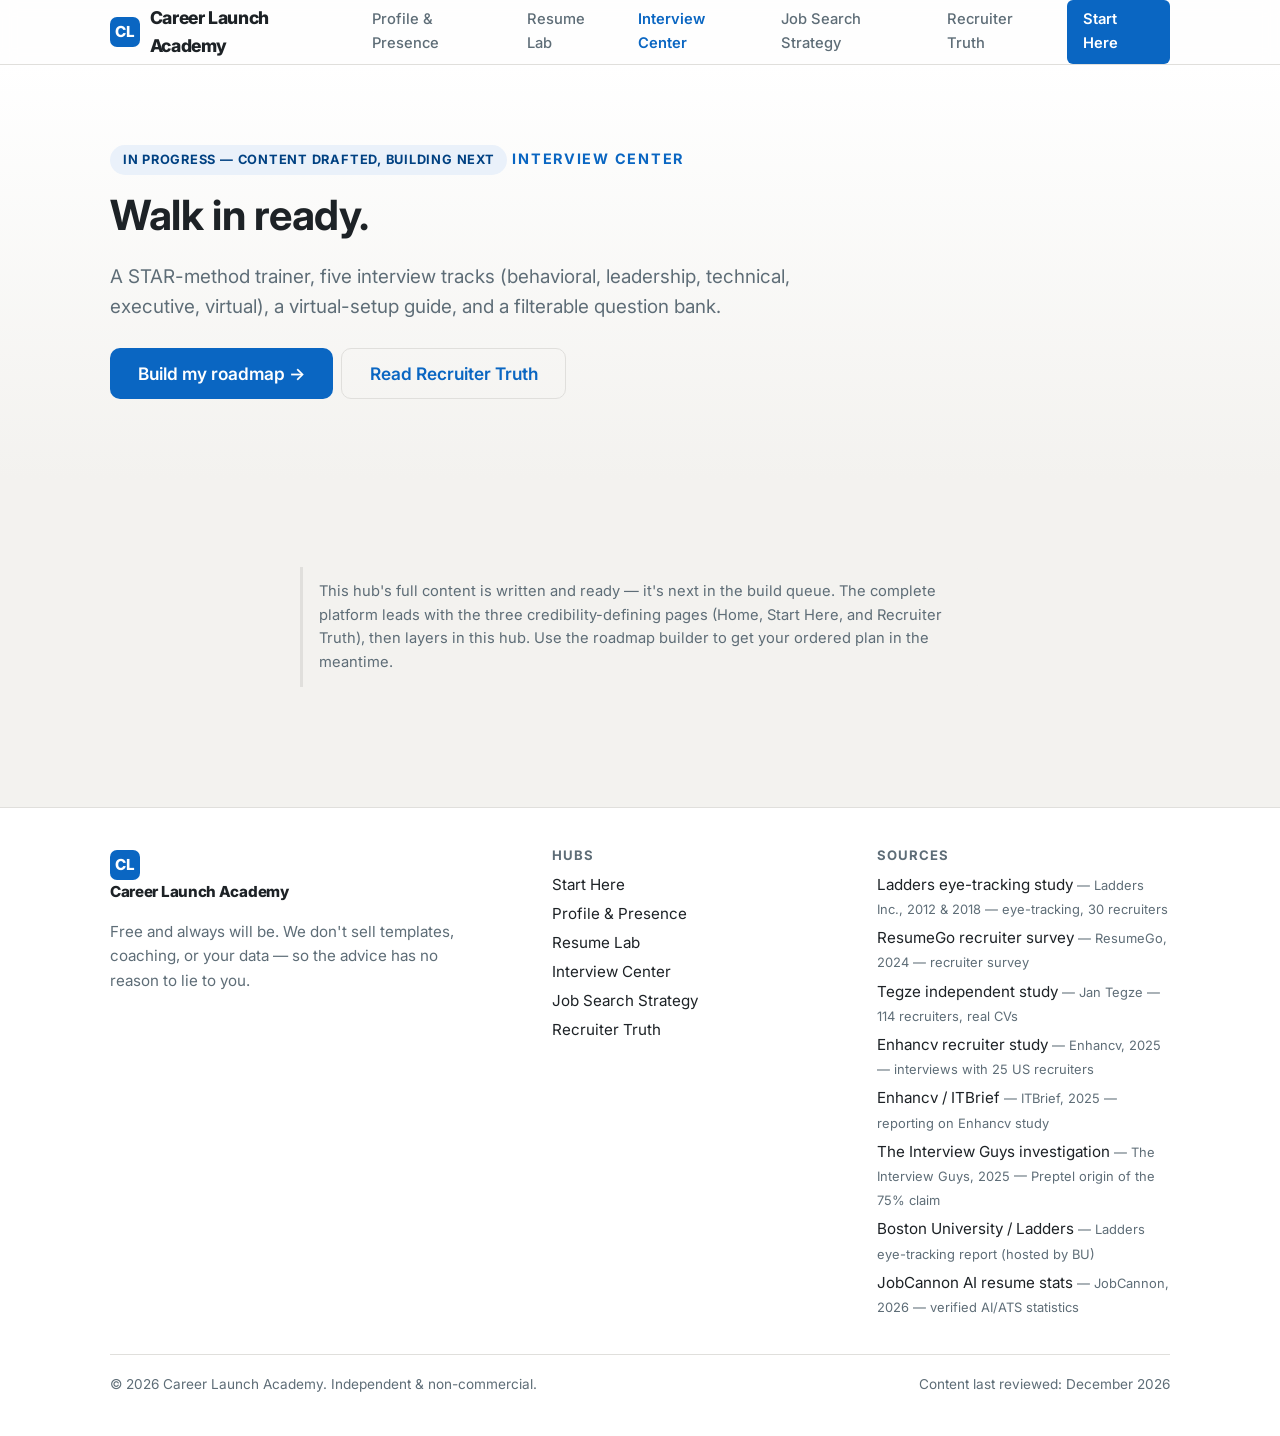
==== interview.html @ 6f871da8 "Add files via upload" ====
<!DOCTYPE html>
<html lang="en">
<head>
<meta charset="UTF-8">
<meta name="viewport" content="width=device-width, initial-scale=1">
<title>Interview Center | Career Launch Academy</title>
<meta name="description" content="A STAR-method trainer, five interview tracks (behavioral, leadership, technical, executive, virtual), a virtual-setup guide, and a filterable question bank.">
<link rel="preconnect" href="https://fonts.googleapis.com">
<link rel="preconnect" href="https://fonts.gstatic.com" crossorigin>
<link href="https://fonts.googleapis.com/css2?family=Inter:wght@400;500;600;700;800&display=swap" rel="stylesheet">
<link rel="stylesheet" href="styles.css">
<style>
  .stub-hero { background:linear-gradient(180deg,#fff,var(--canvas)); color:var(--ink); padding-block: clamp(3rem,7vw,5rem); }
  .stub-hero h1 { font-size: var(--fs-h1); color:var(--ink); max-width:20ch; }
  .stub-hero .lede { color:var(--ink-muted); }
  .stub-badge { display:inline-block; font-size:.8rem; font-weight:700; letter-spacing:.06em; text-transform:uppercase; padding:.3rem .8rem; border-radius:100px; margin-bottom:1rem; background:#EAF1FA; color:var(--primary-dark); }
</style>
</head>
<body>
<a class="skip" href="#main">Skip to content</a>
<header class="nav">
  <div class="nav__inner">
    <a class="brand" href="index.html"><span class="brand__mark">CL</span>Career Launch Academy</a>
    <button class="nav__toggle" aria-label="Open menu" aria-expanded="false" aria-controls="navlinks">☰</button>
    <nav class="nav__links" id="navlinks" aria-label="Primary">
      <a href="profile.html">Profile &amp; Presence</a>
      <a href="resume.html">Resume Lab</a>
      <a href="interview.html" aria-current="page">Interview Center</a>
      <a href="strategy.html">Job Search Strategy</a>
      <a href="truth.html">Recruiter Truth</a>
      <a class="nav__cta" href="start.html">Start Here</a>
    </nav>
  </div>
</header>
<main id="main">
  <section class="stub-hero">
    <div class="wrap" data-reveal>
      <span class="stub-badge">In progress — content drafted, building next</span>
      <span class="eyebrow">Interview Center</span>
      <h1>Walk in ready.</h1>
      <p class="lede">A STAR-method trainer, five interview tracks (behavioral, leadership, technical, executive, virtual), a virtual-setup guide, and a filterable question bank.</p>
      <div class="pill-row" style="margin-top:1.6rem">
        <a class="btn btn--primary btn--lg" href="start.html">Build my roadmap →</a>
        <a class="btn btn--ghost btn--lg" href="truth.html">Read Recruiter Truth</a>
      </div>
    </div>
  </section>
  <section class="section">
    <div class="wrap" style="max-width:760px" data-reveal>
      <div class="note">This hub's full content is written and ready — it's next in the build queue. The complete platform leads with the three credibility-defining pages (Home, Start Here, and Recruiter Truth), then layers in this hub. Use the roadmap builder to get your ordered plan in the meantime.</div>
    </div>
  </section>
</main>
<footer class="footer">
  <div class="wrap">
    <div class="footer__grid">
      <div>
        <a class="brand" href="index.html" style="margin-bottom:.8rem"><span class="brand__mark">CL</span>Career Launch Academy</a>
        <p class="footer__mission">Free and always will be. We don't sell templates, coaching, or your data — so the advice has no reason to lie to you.</p>
      </div>
      <div>
        <h4>Hubs</h4>
        <a href="start.html">Start Here</a>
        <a href="profile.html">Profile &amp; Presence</a>
        <a href="resume.html">Resume Lab</a>
        <a href="interview.html">Interview Center</a>
        <a href="strategy.html">Job Search Strategy</a>
        <a href="truth.html">Recruiter Truth</a>
      </div>
      <div>
        <h4>Sources</h4>
        <div data-sources></div>
      </div>
    </div>
    <div class="footer__legal">
      <span>© <span data-year></span> Career Launch Academy. Independent &amp; non-commercial.</span>
      <span>Content last reviewed: <span data-reviewed></span></span>
    </div>
  </div>
</footer>
<script src="app.js"></script>
</body>
</html>
---- styles.css ----
/* ============================================================
   Career Launch Academy — shared stylesheet
   Two visual worlds:
   - World A: professional-blue base (Home, Start, Truth, Resume, Interview, Strategy)
   - World B: dark charcoal/scarlet studio (Profile & Presence) — see profile.css
   ============================================================ */

:root {
  /* World A — professional blue base */
  --primary:        #0A66C2;
  --primary-dark:   #004182;
  --surface:        #FFFFFF;
  --canvas:         #F3F2EF;
  --border:         #E0DFDC;
  --ink:            #1D2226;
  --ink-muted:      #5E6D77;
  --success:        #057642;
  --success-bg:     #EAF5EF;
  --warning:        #B24020;
  --warning-bg:     #FBEEEA;

  /* shared scarlet accent used for "truth" highlights on the light base */
  --scarlet:        #D72638;
  --scarlet-dim:    #9E1B28;

  /* type scale */
  --fs-hero:   clamp(2.2rem, 5vw, 3.6rem);
  --fs-h1:     clamp(1.9rem, 3.5vw, 2.6rem);
  --fs-h2:     clamp(1.45rem, 2.5vw, 1.9rem);
  --fs-h3:     1.2rem;
  --fs-body:   1.05rem;
  --fs-small:  0.9rem;
  --fs-chip:   0.78rem;

  --radius:     10px;
  --radius-sm:  6px;
  --shadow-sm:  0 1px 2px rgba(0,0,0,.06), 0 1px 3px rgba(0,0,0,.04);
  --shadow-md:  0 4px 12px rgba(0,0,0,.08);
  --shadow-lg:  0 12px 32px rgba(0,0,0,.12);

  --maxw: 1140px;
  --gutter: clamp(1rem, 4vw, 2.5rem);

  --font: 'Inter', -apple-system, BlinkMacSystemFont, 'Segoe UI', Roboto, Helvetica, Arial, sans-serif;
}

* { box-sizing: border-box; }

html { scroll-behavior: smooth; }
@media (prefers-reduced-motion: reduce) {
  html { scroll-behavior: auto; }
  *, *::before, *::after { animation-duration: .001ms !important; transition-duration: .001ms !important; }
}

body {
  margin: 0;
  font-family: var(--font);
  font-size: var(--fs-body);
  line-height: 1.6;
  color: var(--ink);
  background: var(--canvas);
  -webkit-font-smoothing: antialiased;
}

a { color: var(--primary); text-decoration: none; }
a:hover { text-decoration: underline; }

h1,h2,h3,h4 { line-height: 1.2; font-weight: 700; margin: 0 0 .5em; letter-spacing: -0.01em; }
p { margin: 0 0 1em; }

.wrap { max-width: var(--maxw); margin: 0 auto; padding-inline: var(--gutter); }
.section { padding-block: clamp(3rem, 7vw, 5.5rem); }
.section--tight { padding-block: clamp(2rem, 4vw, 3rem); }

/* ---------- skip link + focus ---------- */
.skip {
  position: absolute; left: -999px; top: 0; z-index: 999;
  background: var(--primary); color: #fff; padding: .6rem 1rem; border-radius: 0 0 var(--radius-sm) 0;
}
.skip:focus { left: 0; }
:focus-visible { outline: 3px solid var(--scarlet); outline-offset: 2px; border-radius: 3px; }

/* ============================================================
   NAVIGATION
   ============================================================ */
.nav {
  position: sticky; top: 0; z-index: 100;
  background: rgba(255,255,255,.92);
  backdrop-filter: blur(8px);
  border-bottom: 1px solid var(--border);
}
.nav__inner {
  max-width: var(--maxw); margin: 0 auto; padding-inline: var(--gutter);
  display: flex; align-items: center; gap: 1rem; height: 64px;
}
.brand { display: flex; align-items: center; gap: .6rem; font-weight: 800; font-size: 1.1rem; color: var(--ink); letter-spacing: -0.02em; }
.brand:hover { text-decoration: none; }
.brand__mark {
  width: 30px; height: 30px; border-radius: 7px;
  background: var(--primary); color: #fff;
  display: grid; place-items: center; font-weight: 800; font-size: .95rem;
  flex: 0 0 auto;
}
.nav__links { display: flex; align-items: center; gap: .25rem; margin-left: auto; }
.nav__links a {
  color: var(--ink-muted); font-size: .92rem; font-weight: 500;
  padding: .5rem .7rem; border-radius: var(--radius-sm);
}
.nav__links a:hover { color: var(--ink); background: var(--canvas); text-decoration: none; }
.nav__links a[aria-current="page"] { color: var(--primary); font-weight: 600; }
.nav__cta {
  background: var(--primary) !important; color: #fff !important;
  font-weight: 600 !important; padding: .55rem 1rem !important;
}
.nav__cta:hover { background: var(--primary-dark) !important; }
.nav__toggle { display: none; margin-left: auto; background: none; border: 1px solid var(--border); border-radius: var(--radius-sm); padding: .5rem .6rem; cursor: pointer; font-size: 1.2rem; line-height: 1; }

@media (max-width: 900px) {
  .nav__toggle { display: block; }
  .nav__links {
    position: fixed; inset: 64px 0 auto 0; flex-direction: column; align-items: stretch;
    background: #fff; border-bottom: 1px solid var(--border); padding: .5rem var(--gutter) 1rem;
    gap: .1rem; margin-left: 0; box-shadow: var(--shadow-md);
    transform: translateY(-120%); transition: transform .25s ease; max-height: calc(100vh - 64px); overflow:auto;
  }
  .nav__links.open { transform: translateY(0); }
  .nav__links a { padding: .8rem .6rem; font-size: 1rem; }
  .nav__cta { margin-top: .4rem; text-align: center; }
}

/* ============================================================
   BUTTONS
   ============================================================ */
.btn {
  display: inline-flex; align-items: center; gap: .5rem;
  font-weight: 600; font-size: 1rem; line-height: 1;
  padding: .85rem 1.4rem; border-radius: var(--radius); border: 1px solid transparent;
  cursor: pointer; transition: background .15s, color .15s, border-color .15s, transform .1s;
  text-decoration: none;
}
.btn:hover { text-decoration: none; transform: translateY(-1px); }
.btn:active { transform: translateY(0); }
.btn--primary { background: var(--primary); color: #fff; }
.btn--primary:hover { background: var(--primary-dark); color: #fff; }
.btn--ghost { background: transparent; color: var(--primary); border-color: var(--border); }
.btn--ghost:hover { border-color: var(--primary); background: #fff; }
.btn--scarlet { background: var(--scarlet); color: #fff; }
.btn--scarlet:hover { background: var(--scarlet-dim); color: #fff; }
.btn--lg { font-size: 1.08rem; padding: 1rem 1.7rem; }

/* ============================================================
   SOURCE CHIP — the trust device
   ============================================================ */
.chip {
  display: inline-flex; align-items: center; gap: .35rem;
  font-size: var(--fs-chip); font-weight: 600; line-height: 1.2;
  color: var(--primary-dark); background: #EAF1FA;
  border: 1px solid #CFE0F4; border-radius: 100px;
  padding: .2rem .6rem; vertical-align: middle; white-space: nowrap;
}
.chip::before { content: "▸"; font-size: .7em; opacity: .7; }
.chip--data { color: var(--success); background: var(--success-bg); border-color: #C2E5D2; }
a.chip:hover { text-decoration: none; filter: brightness(.97); }

/* ============================================================
   CARDS
   ============================================================ */
.card {
  background: var(--surface); border: 1px solid var(--border);
  border-radius: var(--radius); padding: 1.5rem; box-shadow: var(--shadow-sm);
}
.card--pad-lg { padding: clamp(1.5rem, 3vw, 2.25rem); }

.grid { display: grid; gap: 1.25rem; }
.grid--2 { grid-template-columns: repeat(2, 1fr); }
.grid--3 { grid-template-columns: repeat(3, 1fr); }
@media (max-width: 860px) { .grid--3 { grid-template-columns: 1fr; } .grid--2 { grid-template-columns: 1fr; } }

/* hub cards */
.hub-card {
  display: flex; flex-direction: column; gap: .5rem;
  background: var(--surface); border: 1px solid var(--border); border-radius: var(--radius);
  padding: 1.5rem; box-shadow: var(--shadow-sm);
  transition: box-shadow .18s, transform .18s, border-color .18s; color: var(--ink);
}
.hub-card:hover { box-shadow: var(--shadow-md); transform: translateY(-3px); border-color: #c9d6e3; text-decoration: none; }
.hub-card__icon {
  width: 44px; height: 44px; border-radius: 10px; background: #EAF1FA; color: var(--primary);
  display: grid; place-items: center; margin-bottom: .4rem;
}
.hub-card__icon svg { width: 24px; height: 24px; }
.hub-card h3 { margin: 0; font-size: var(--fs-h3); color: var(--ink); }
.hub-card p { margin: 0; color: var(--ink-muted); font-size: .98rem; }
.hub-card__go { margin-top: auto; padding-top: .6rem; color: var(--primary); font-weight: 600; font-size: .92rem; }
.hub-card--dark { background: linear-gradient(135deg,#232327,#1A1A1D); border-color:#3a3a40; color:#F5F5F5; }
.hub-card--dark h3 { color:#fff; }
.hub-card--dark p { color:#A8A8AD; }
.hub-card--dark .hub-card__icon { background: rgba(215,38,56,.16); color: var(--scarlet); }
.hub-card--dark .hub-card__go { color: var(--scarlet); }

/* ============================================================
   MYTH CARD — myth → correction → truth
   ============================================================ */
.myth {
  background: var(--surface); border: 1px solid var(--border); border-radius: var(--radius);
  overflow: hidden; box-shadow: var(--shadow-sm); margin-bottom: 1.5rem;
}
.myth__claim {
  background: var(--warning-bg); border-bottom: 1px solid #f0d6cd;
  padding: 1.1rem 1.4rem; display: flex; gap: .75rem; align-items: flex-start;
}
.myth__x {
  flex: 0 0 auto; width: 26px; height: 26px; border-radius: 50%;
  background: var(--warning); color: #fff; display: grid; place-items: center; font-weight: 700; font-size: .95rem; margin-top: 2px;
}
.myth__claim strong { font-size: 1.12rem; color: #7a2a16; }
.myth__body { padding: 1.3rem 1.4rem; }
.myth__truth {
  margin-top: 1rem; padding: 1rem 1.2rem; background: var(--success-bg);
  border-left: 4px solid var(--success); border-radius: 0 var(--radius-sm) var(--radius-sm) 0;
}
.myth__truth strong { color: var(--success); }

/* ============================================================
   CONTRAST PAIR — weak ⟷ strong
   ============================================================ */
.contrast { display: grid; grid-template-columns: 1fr 1fr; gap: 1rem; margin: 1.25rem 0; }
@media (max-width: 760px) { .contrast { grid-template-columns: 1fr; } }
.contrast__col { border-radius: var(--radius); padding: 1.25rem; border: 1px solid var(--border); }
.contrast__col--weak { background: var(--warning-bg); border-color: #f0d6cd; }
.contrast__col--strong { background: var(--success-bg); border-color: #C2E5D2; }
.contrast__label {
  display: inline-flex; align-items: center; gap: .4rem; font-size: var(--fs-small);
  font-weight: 700; text-transform: uppercase; letter-spacing: .05em; margin-bottom: .6rem;
}
.contrast__col--weak .contrast__label { color: var(--warning); }
.contrast__col--strong .contrast__label { color: var(--success); }
.contrast__col p:last-child { margin-bottom: 0; }
.contrast__col em { color: var(--ink-muted); font-size: .92rem; display:block; margin-top:.5rem; }

/* ============================================================
   EYEBROW / SECTION HEADERS
   ============================================================ */
.eyebrow {
  display: inline-block; font-size: var(--fs-small); font-weight: 700;
  text-transform: uppercase; letter-spacing: .12em; color: var(--primary);
  margin-bottom: .6rem;
}
.eyebrow--scarlet { color: var(--scarlet); }
.lede { font-size: 1.18rem; color: var(--ink-muted); max-width: 60ch; }

/* ============================================================
   FOOTER
   ============================================================ */
.footer { background: #fff; border-top: 1px solid var(--border); padding-block: 2.5rem; margin-top: 2rem; }
.footer__grid { display: grid; grid-template-columns: 1.4fr 1fr 1fr; gap: 2rem; }
@media (max-width: 760px) { .footer__grid { grid-template-columns: 1fr; gap: 1.4rem; } }
.footer h4 { font-size: .82rem; text-transform: uppercase; letter-spacing: .08em; color: var(--ink-muted); }
.footer a { display: block; color: var(--ink); font-size: .95rem; padding: .15rem 0; }
.footer__mission { color: var(--ink-muted); font-size: .95rem; max-width: 38ch; }
.footer__legal { margin-top: 2rem; padding-top: 1.2rem; border-top: 1px solid var(--border); color: var(--ink-muted); font-size: .85rem; display:flex; justify-content:space-between; flex-wrap:wrap; gap:.5rem; }

/* ============================================================
   UTILITIES
   ============================================================ */
.text-center { text-align: center; }
.mx-auto { margin-inline: auto; }
.mt-0 { margin-top: 0; } .mb-0 { margin-bottom: 0; }
.stack > * + * { margin-top: 1rem; }
.muted { color: var(--ink-muted); }
.pill-row { display:flex; flex-wrap:wrap; gap:.5rem; }
.note {
  font-size: .92rem; color: var(--ink-muted); background: var(--canvas);
  border-left: 3px solid var(--border); padding: .8rem 1rem; border-radius: 0 var(--radius-sm) var(--radius-sm) 0;
}

/* ---------- scroll reveal (only hides when JS confirms it can reveal) ---------- */
.js-reveal [data-reveal] { opacity: 0; transform: translateY(16px); transition: opacity .5s ease, transform .5s ease; }
.js-reveal [data-reveal].is-visible { opacity: 1; transform: none; }
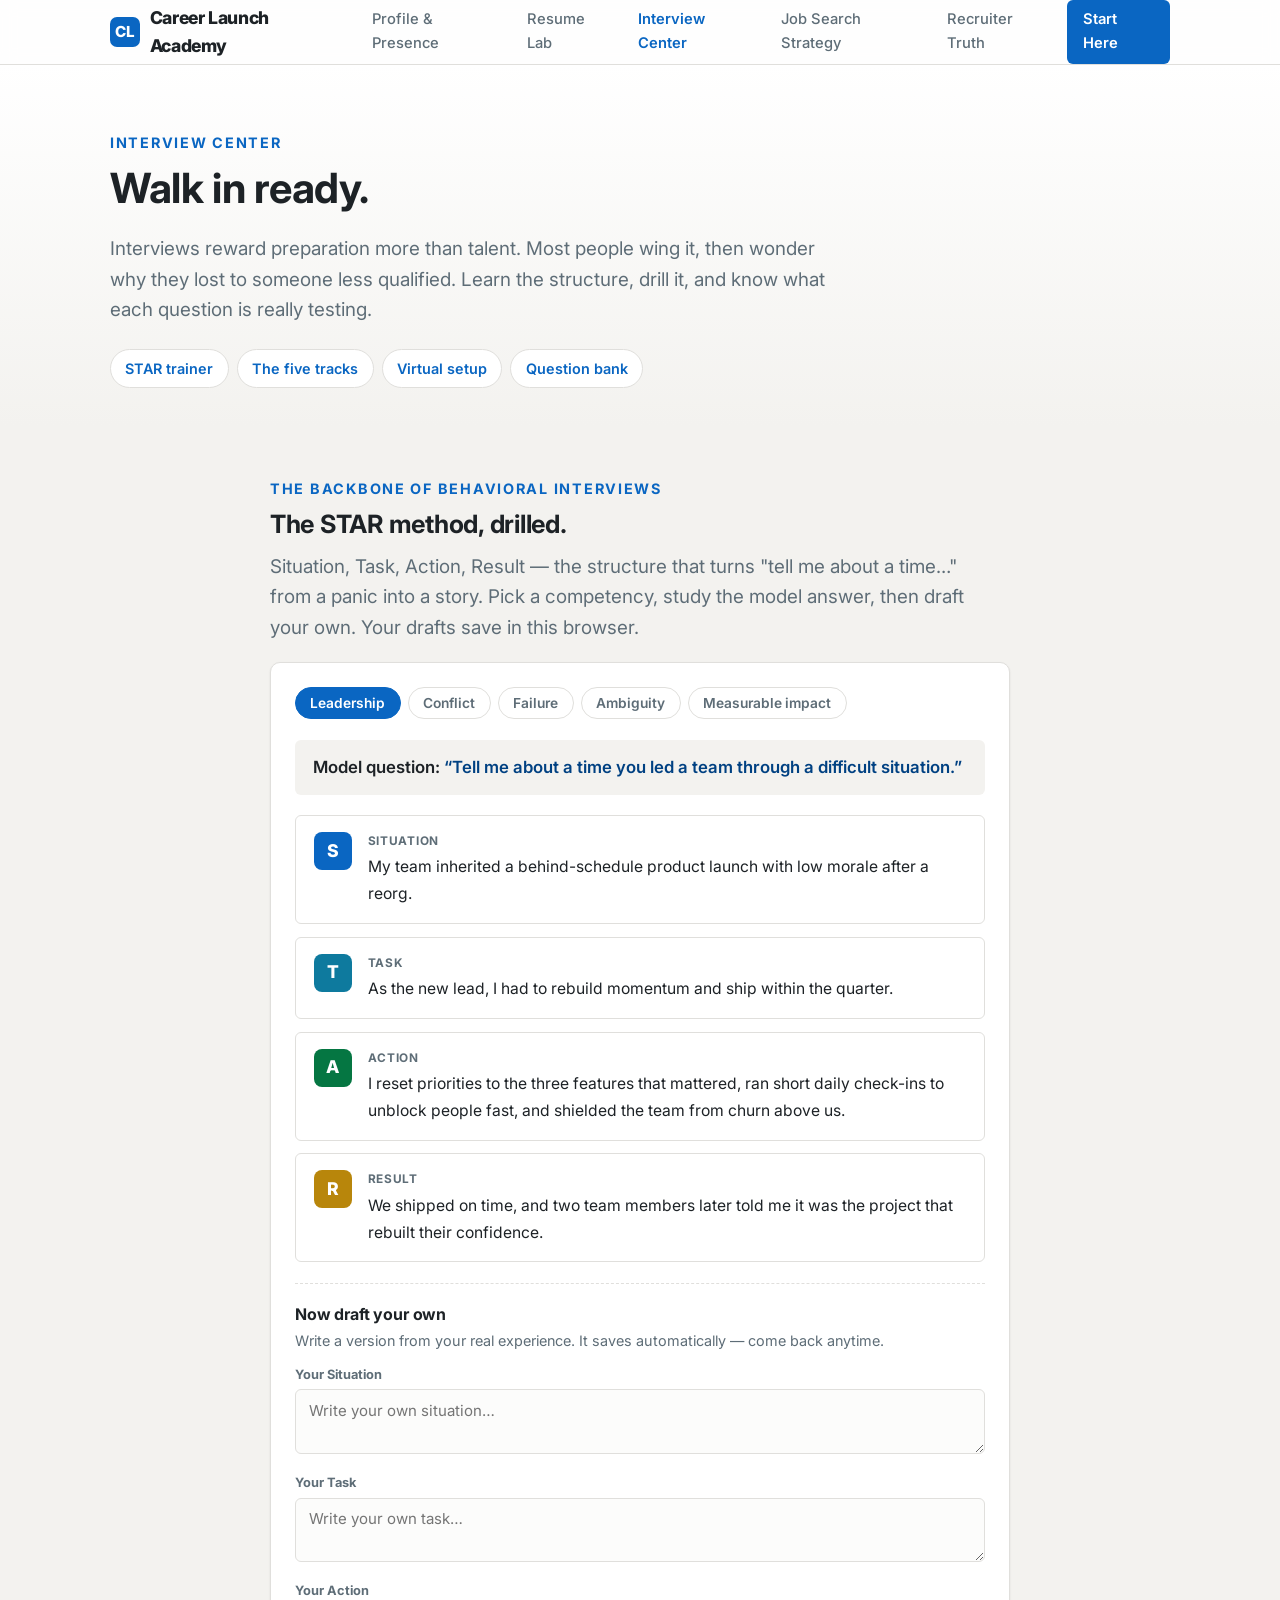
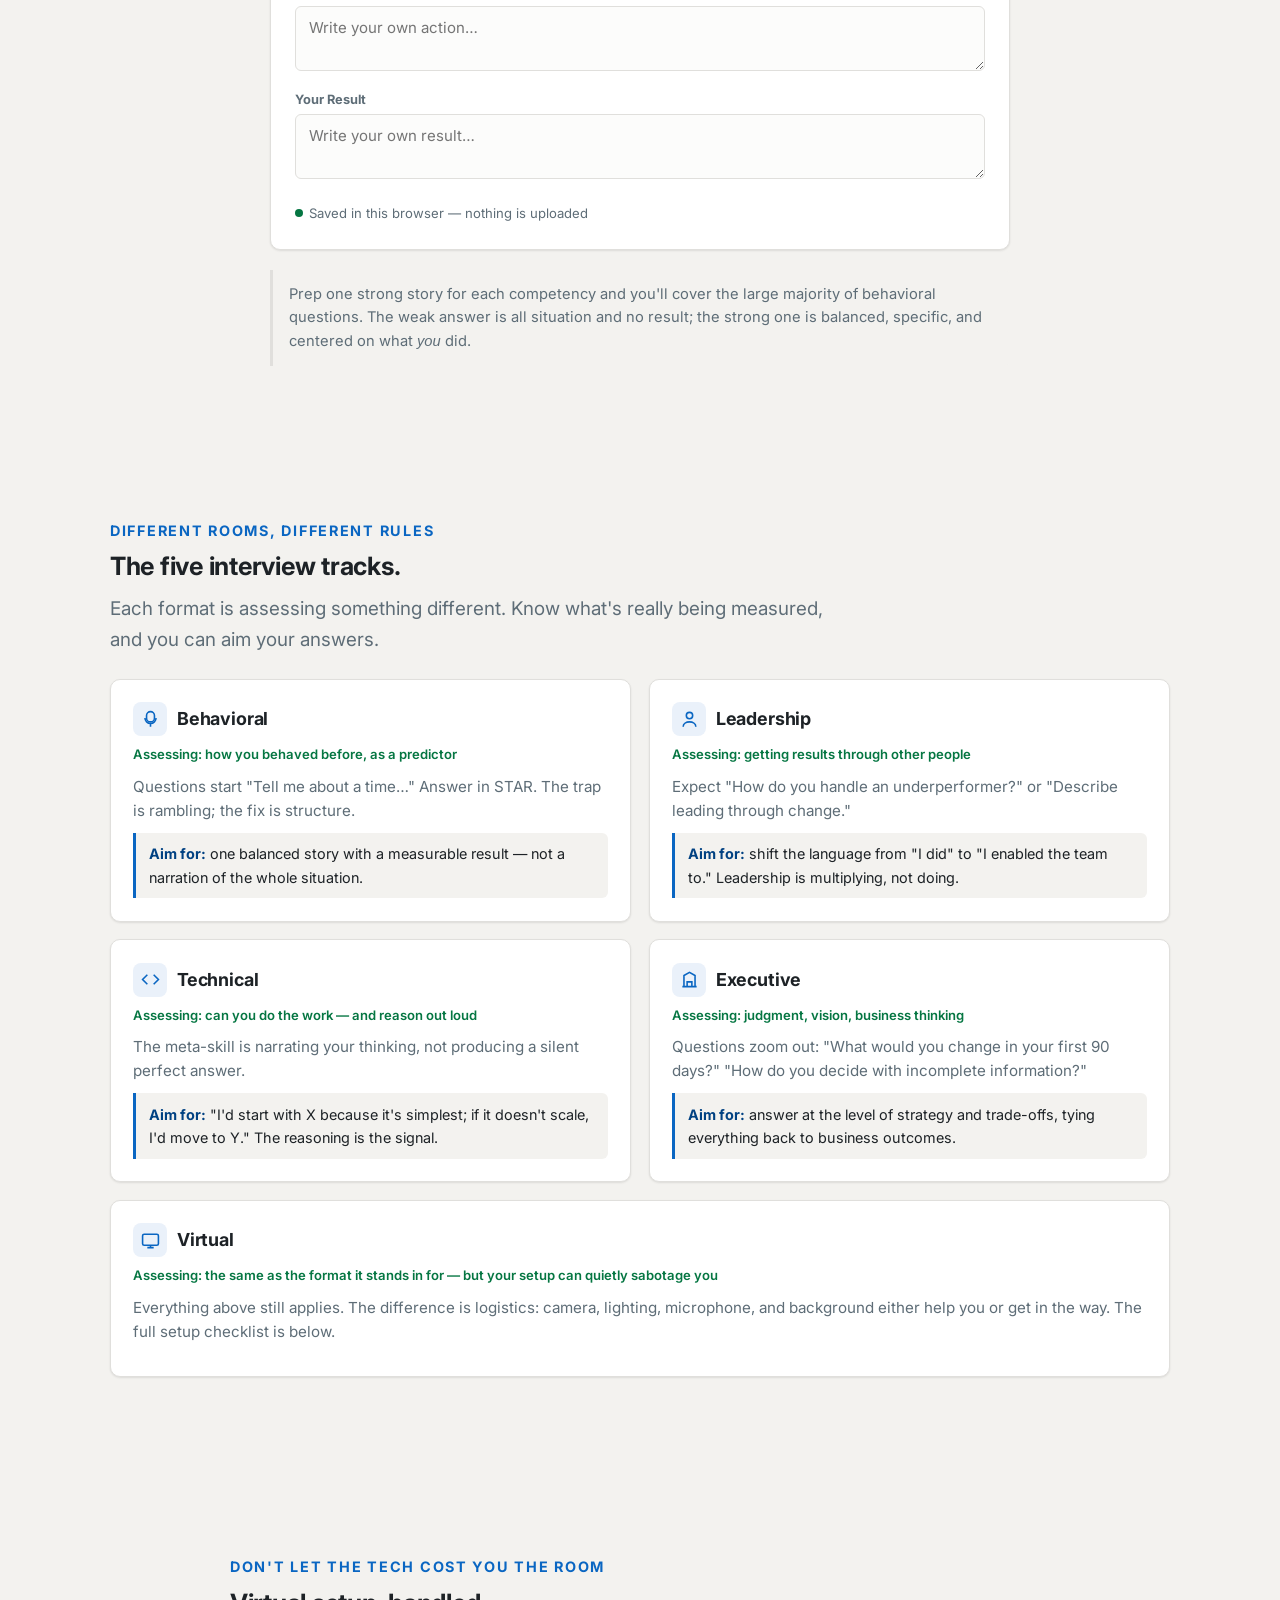
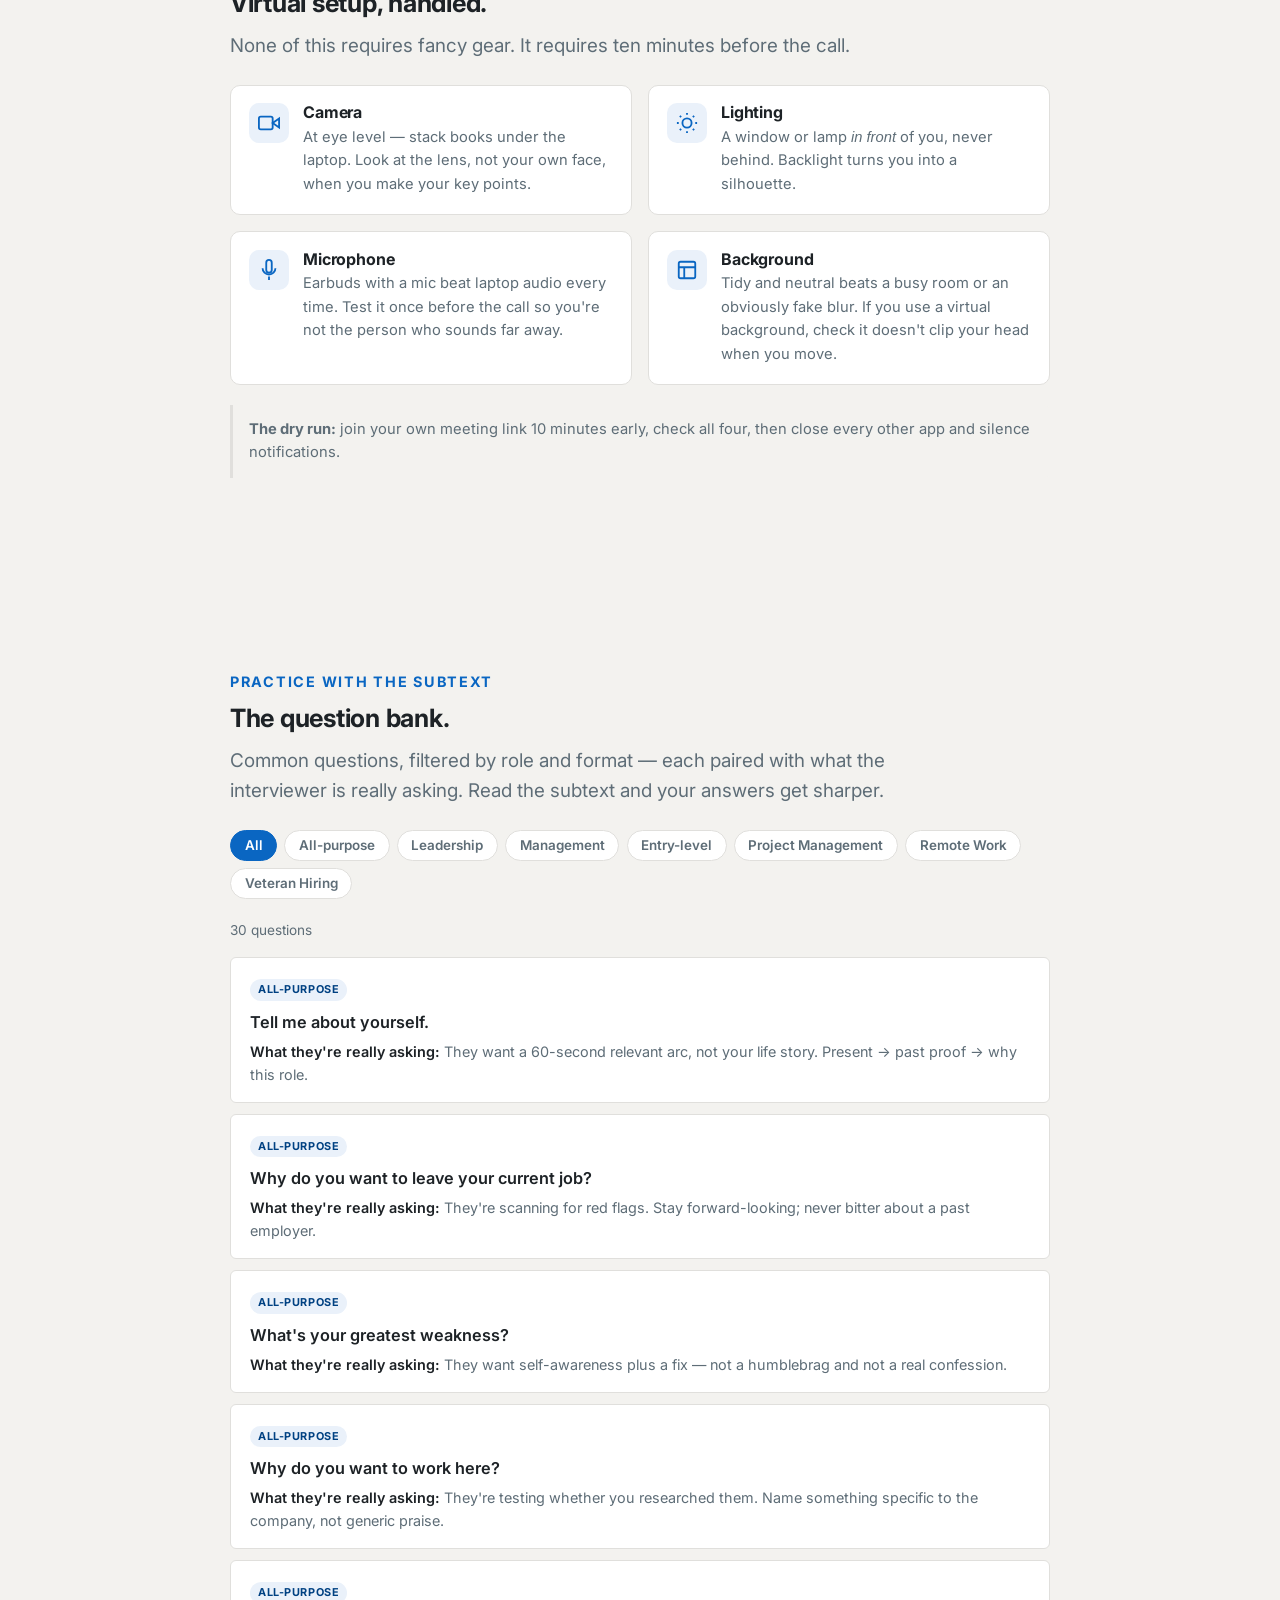
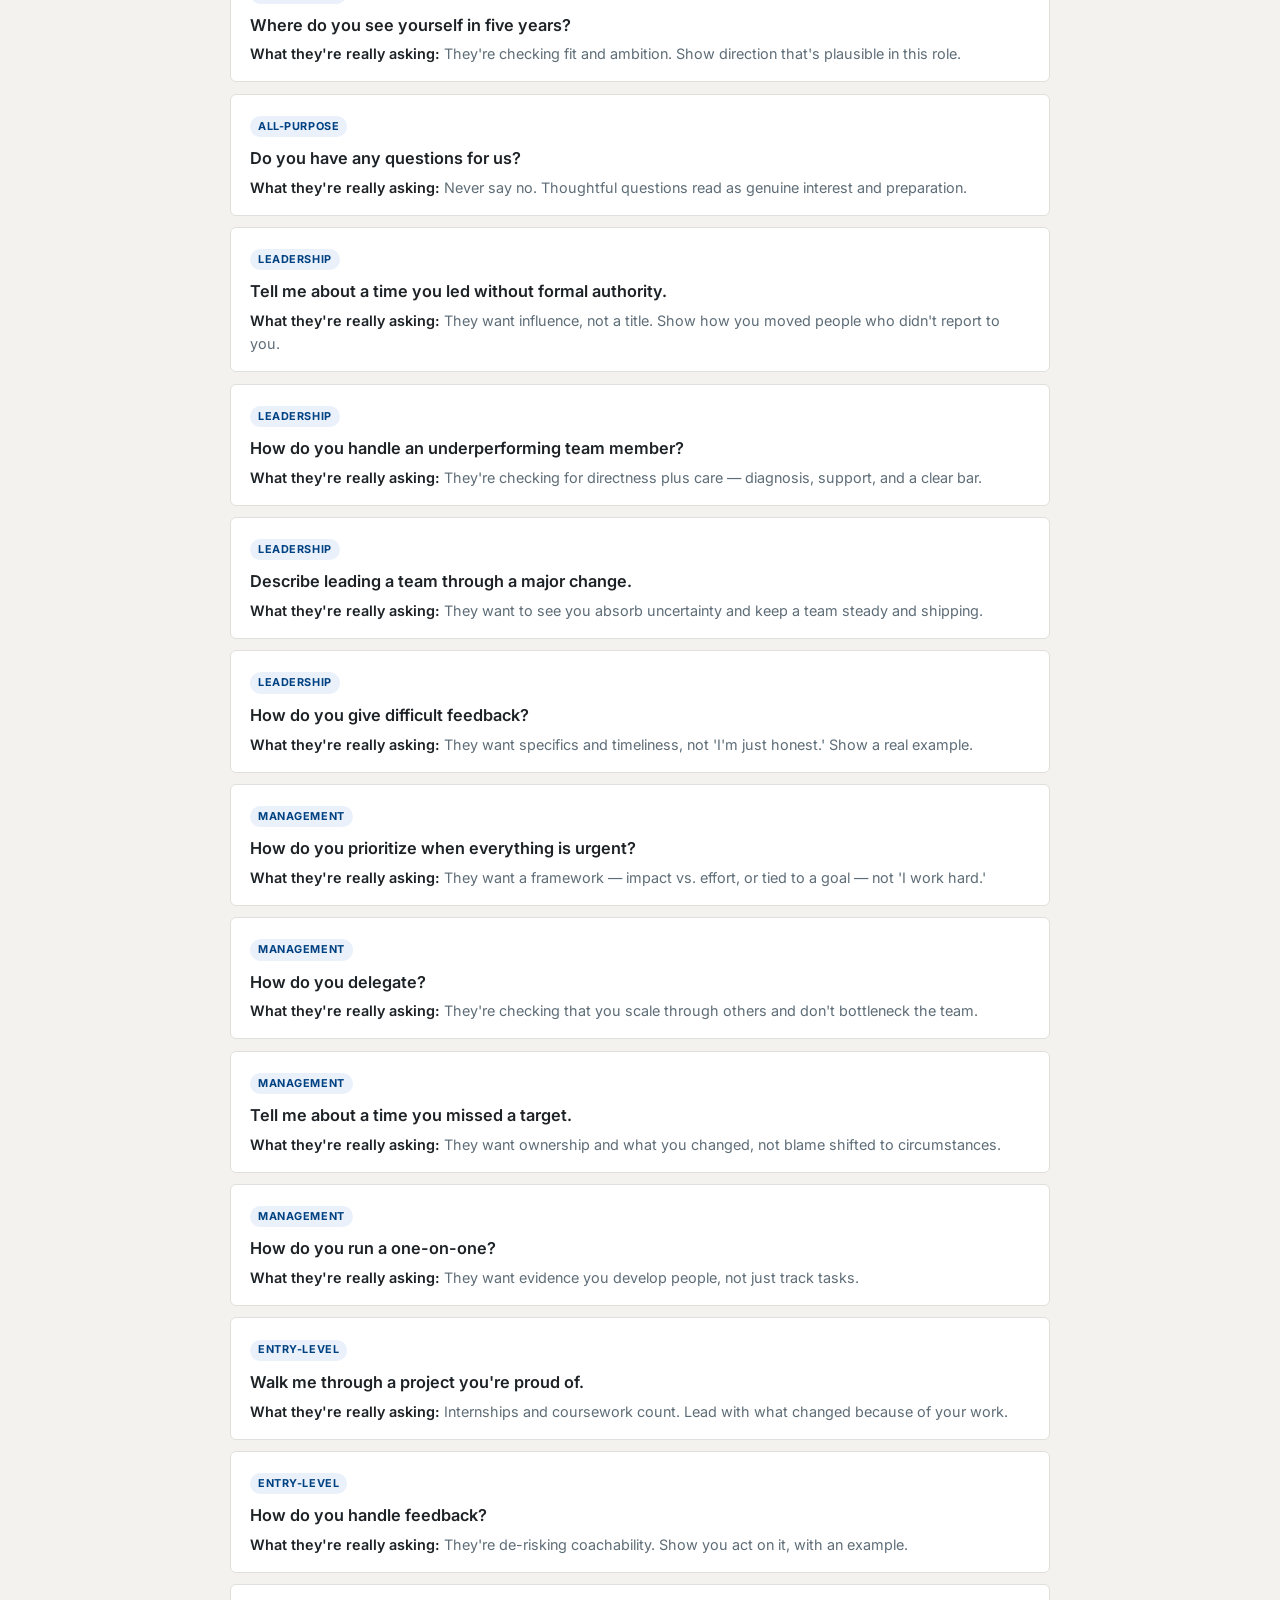
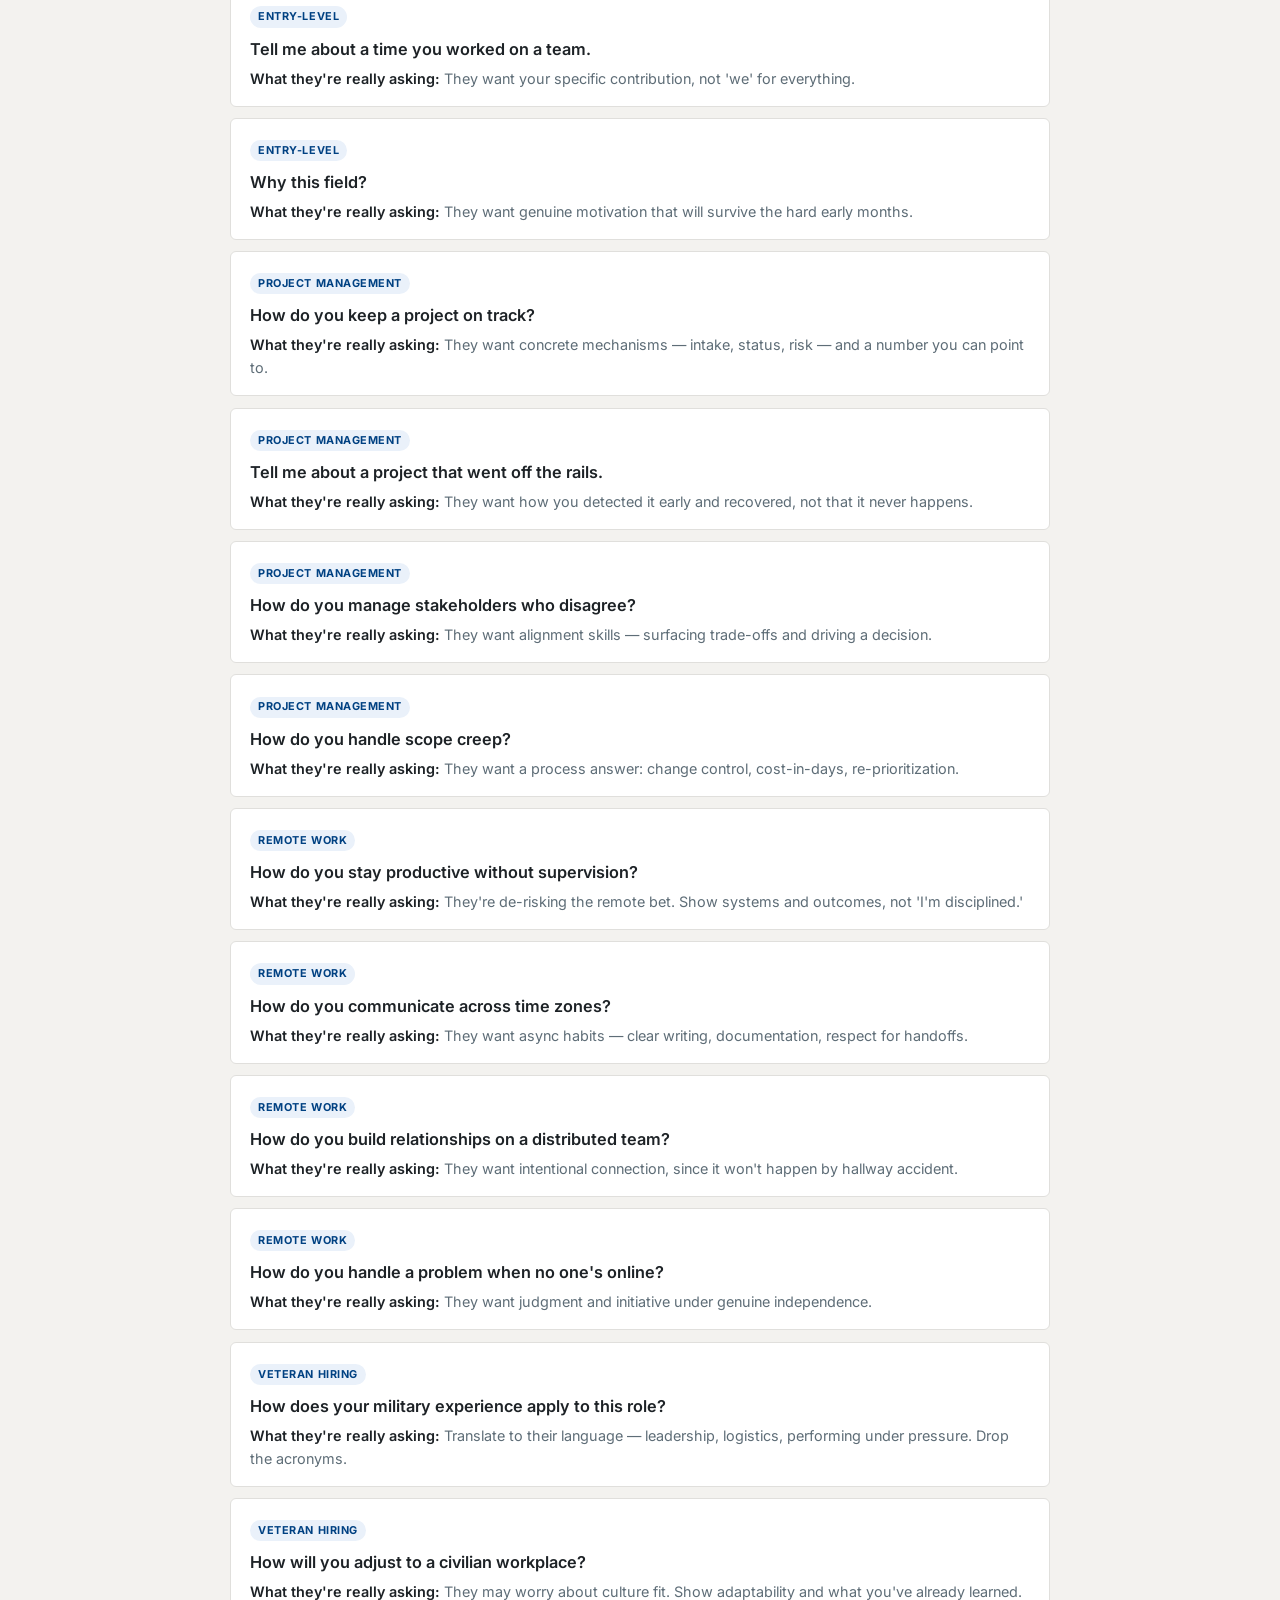
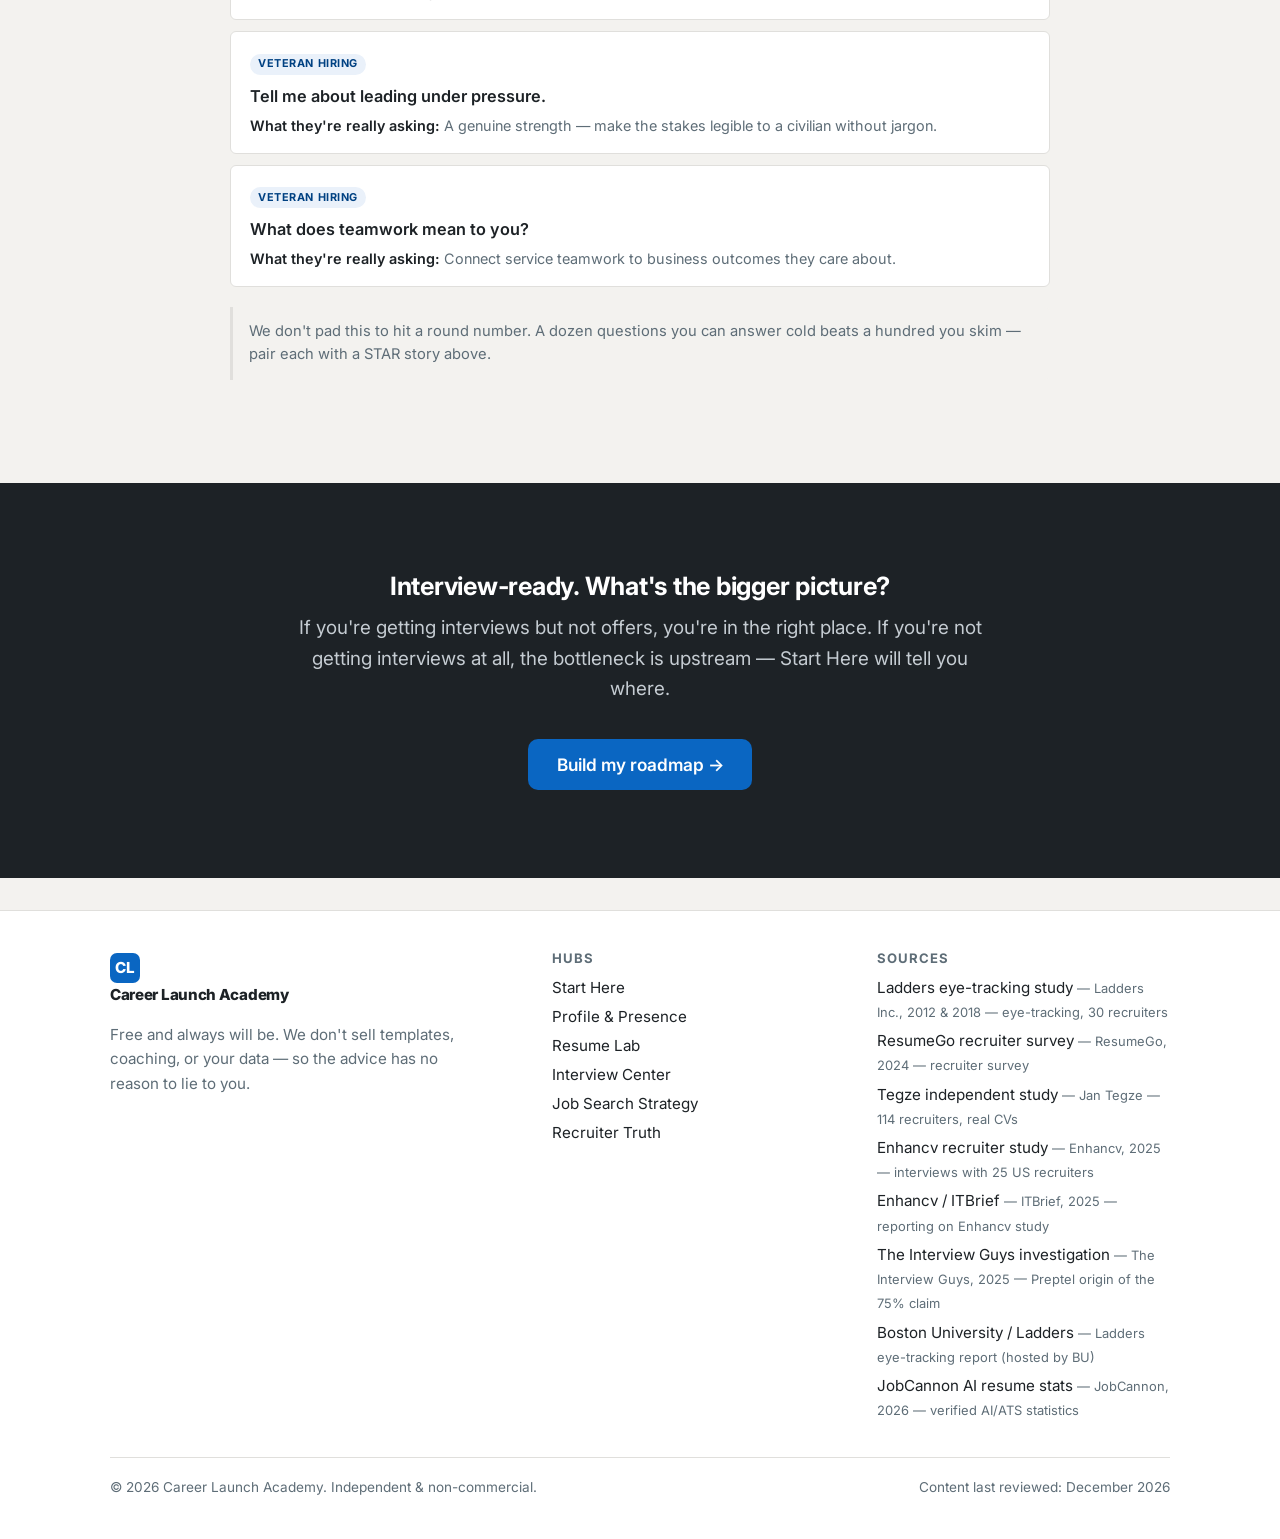
==== commit c3546e32: "Add files via upload" ====
--- a/interview.html
+++ b/interview.html
@@ -3,21 +3,16 @@
 <head>
 <meta charset="UTF-8">
 <meta name="viewport" content="width=device-width, initial-scale=1">
-<title>Interview Center | Career Launch Academy</title>
-<meta name="description" content="A STAR-method trainer, five interview tracks (behavioral, leadership, technical, executive, virtual), a virtual-setup guide, and a filterable question bank.">
+<title>Interview Center — STAR Trainer, Five Tracks &amp; a Question Bank | Career Launch Academy</title>
+<meta name="description" content="An interactive STAR-method trainer that saves your drafts, five interview tracks (behavioral, leadership, technical, executive, virtual), a virtual-setup guide, and a filterable question bank with the subtext behind each question.">
 <link rel="preconnect" href="https://fonts.googleapis.com">
 <link rel="preconnect" href="https://fonts.gstatic.com" crossorigin>
 <link href="https://fonts.googleapis.com/css2?family=Inter:wght@400;500;600;700;800&display=swap" rel="stylesheet">
 <link rel="stylesheet" href="styles.css">
-<style>
-  .stub-hero { background:linear-gradient(180deg,#fff,var(--canvas)); color:var(--ink); padding-block: clamp(3rem,7vw,5rem); }
-  .stub-hero h1 { font-size: var(--fs-h1); color:var(--ink); max-width:20ch; }
-  .stub-hero .lede { color:var(--ink-muted); }
-  .stub-badge { display:inline-block; font-size:.8rem; font-weight:700; letter-spacing:.06em; text-transform:uppercase; padding:.3rem .8rem; border-radius:100px; margin-bottom:1rem; background:#EAF1FA; color:var(--primary-dark); }
-</style>
 </head>
 <body>
 <a class="skip" href="#main">Skip to content</a>
+
 <header class="nav">
   <div class="nav__inner">
     <a class="brand" href="index.html"><span class="brand__mark">CL</span>Career Launch Academy</a>
@@ -32,25 +27,161 @@
     </nav>
   </div>
 </header>
+
 <main id="main">
-  <section class="stub-hero">
+
+  <section class="center-hero">
     <div class="wrap" data-reveal>
-      <span class="stub-badge">In progress — content drafted, building next</span>
       <span class="eyebrow">Interview Center</span>
       <h1>Walk in ready.</h1>
-      <p class="lede">A STAR-method trainer, five interview tracks (behavioral, leadership, technical, executive, virtual), a virtual-setup guide, and a filterable question bank.</p>
-      <div class="pill-row" style="margin-top:1.6rem">
-        <a class="btn btn--primary btn--lg" href="start.html">Build my roadmap →</a>
-        <a class="btn btn--ghost btn--lg" href="truth.html">Read Recruiter Truth</a>
-      </div>
-    </div>
-  </section>
-  <section class="section">
-    <div class="wrap" style="max-width:760px" data-reveal>
-      <div class="note">This hub's full content is written and ready — it's next in the build queue. The complete platform leads with the three credibility-defining pages (Home, Start Here, and Recruiter Truth), then layers in this hub. Use the roadmap builder to get your ordered plan in the meantime.</div>
-    </div>
-  </section>
+      <p class="lede">Interviews reward preparation more than talent. Most people wing it, then wonder why they lost to someone less qualified. Learn the structure, drill it, and know what each question is really testing.</p>
+      <nav class="lab-tabs" aria-label="On this page" style="margin-top:1.5rem">
+        <a href="#star">STAR trainer</a>
+        <a href="#tracks">The five tracks</a>
+        <a href="#virtual">Virtual setup</a>
+        <a href="#bank">Question bank</a>
+      </nav>
+    </div>
+  </section>
+
+  <!-- STAR TRAINER -->
+  <section class="section section--tight" id="star">
+    <div class="wrap" style="max-width:820px">
+      <div data-reveal>
+        <span class="eyebrow">The backbone of behavioral interviews</span>
+        <h2>The STAR method, drilled.</h2>
+        <p class="lede">Situation, Task, Action, Result — the structure that turns "tell me about a time…" from a panic into a story. Pick a competency, study the model answer, then draft your own. Your drafts save in this browser.</p>
+      </div>
+      <div class="star" id="star-trainer" data-reveal>
+        <div class="star__tabs" role="tablist" aria-label="STAR competencies"></div>
+        <div class="star-prompt" data-star-prompt></div>
+        <div class="star-grid" data-star-grid></div>
+        <div class="star-scaffold">
+          <h4>Now draft your own</h4>
+          <p class="muted">Write a version from your real experience. It saves automatically — come back anytime.</p>
+          <div data-star-fields></div>
+          <span class="star-save-note">Saved in this browser — nothing is uploaded</span>
+        </div>
+      </div>
+      <p class="note" style="margin-top:1.25rem">Prep one strong story for each competency and you'll cover the large majority of behavioral questions. The weak answer is all situation and no result; the strong one is balanced, specific, and centered on what <em>you</em> did.</p>
+    </div>
+  </section>
+
+  <!-- FIVE TRACKS -->
+  <section class="section" id="tracks" style="background:var(--canvas)">
+    <div class="wrap">
+      <div data-reveal>
+        <span class="eyebrow">Different rooms, different rules</span>
+        <h2>The five interview tracks.</h2>
+        <p class="lede">Each format is assessing something different. Know what's really being measured, and you can aim your answers.</p>
+      </div>
+      <div class="track-grid" style="margin-top:1.5rem">
+        <div class="track" data-reveal>
+          <div class="track__head">
+            <span class="track__icon"><svg viewBox="0 0 24 24" fill="none" stroke="currentColor" stroke-width="2"><path d="M12 2a5 5 0 0 0-5 5v3a5 5 0 0 0 10 0V7a5 5 0 0 0-5-5z"/><path d="M5 10a7 7 0 0 0 14 0M12 17v4"/></svg></span>
+            <h3>Behavioral</h3>
+          </div>
+          <div class="track__assess">Assessing: how you behaved before, as a predictor</div>
+          <p>Questions start "Tell me about a time…" Answer in STAR. The trap is rambling; the fix is structure.</p>
+          <div class="track__eg"><b>Aim for:</b> one balanced story with a measurable result — not a narration of the whole situation.</div>
+        </div>
+        <div class="track" data-reveal>
+          <div class="track__head">
+            <span class="track__icon"><svg viewBox="0 0 24 24" fill="none" stroke="currentColor" stroke-width="2"><circle cx="12" cy="7" r="4"/><path d="M4 21c0-4 4-6 8-6s8 2 8 6"/></svg></span>
+            <h3>Leadership</h3>
+          </div>
+          <div class="track__assess">Assessing: getting results through other people</div>
+          <p>Expect "How do you handle an underperformer?" or "Describe leading through change."</p>
+          <div class="track__eg"><b>Aim for:</b> shift the language from "I did" to "I enabled the team to." Leadership is multiplying, not doing.</div>
+        </div>
+        <div class="track" data-reveal>
+          <div class="track__head">
+            <span class="track__icon"><svg viewBox="0 0 24 24" fill="none" stroke="currentColor" stroke-width="2"><path d="M8 18l-6-6 6-6M16 6l6 6-6 6"/></svg></span>
+            <h3>Technical</h3>
+          </div>
+          <div class="track__assess">Assessing: can you do the work — and reason out loud</div>
+          <p>The meta-skill is narrating your thinking, not producing a silent perfect answer.</p>
+          <div class="track__eg"><b>Aim for:</b> "I'd start with X because it's simplest; if it doesn't scale, I'd move to Y." The reasoning is the signal.</div>
+        </div>
+        <div class="track" data-reveal>
+          <div class="track__head">
+            <span class="track__icon"><svg viewBox="0 0 24 24" fill="none" stroke="currentColor" stroke-width="2"><path d="M3 21h18M5 21V7l7-4 7 4v14M9 21v-6h6v6"/></svg></span>
+            <h3>Executive</h3>
+          </div>
+          <div class="track__assess">Assessing: judgment, vision, business thinking</div>
+          <p>Questions zoom out: "What would you change in your first 90 days?" "How do you decide with incomplete information?"</p>
+          <div class="track__eg"><b>Aim for:</b> answer at the level of strategy and trade-offs, tying everything back to business outcomes.</div>
+        </div>
+        <div class="track" data-reveal style="grid-column:1/-1">
+          <div class="track__head">
+            <span class="track__icon"><svg viewBox="0 0 24 24" fill="none" stroke="currentColor" stroke-width="2"><rect x="2" y="4" width="20" height="14" rx="2"/><path d="M8 21h8M12 18v3"/></svg></span>
+            <h3>Virtual</h3>
+          </div>
+          <div class="track__assess">Assessing: the same as the format it stands in for — but your setup can quietly sabotage you</div>
+          <p>Everything above still applies. The difference is logistics: camera, lighting, microphone, and background either help you or get in the way. The full setup checklist is below.</p>
+        </div>
+      </div>
+    </div>
+  </section>
+
+  <!-- VIRTUAL SETUP -->
+  <section class="section" id="virtual">
+    <div class="wrap" style="max-width:900px">
+      <div data-reveal>
+        <span class="eyebrow">Don't let the tech cost you the room</span>
+        <h2>Virtual setup, handled.</h2>
+        <p class="lede">None of this requires fancy gear. It requires ten minutes before the call.</p>
+      </div>
+      <div class="vsetup" style="margin-top:1.5rem">
+        <div class="vsetup__item" data-reveal>
+          <span class="vsetup__ic"><svg viewBox="0 0 24 24" fill="none" stroke="currentColor" stroke-width="2"><path d="M23 7l-7 5 7 5V7z"/><rect x="1" y="5" width="15" height="14" rx="2"/></svg></span>
+          <div><h4>Camera</h4><p>At eye level — stack books under the laptop. Look at the lens, not your own face, when you make your key points.</p></div>
+        </div>
+        <div class="vsetup__item" data-reveal>
+          <span class="vsetup__ic"><svg viewBox="0 0 24 24" fill="none" stroke="currentColor" stroke-width="2"><circle cx="12" cy="12" r="5"/><path d="M12 1v2M12 21v2M4.2 4.2l1.4 1.4M18.4 18.4l1.4 1.4M1 12h2M21 12h2M4.2 19.8l1.4-1.4M18.4 5.6l1.4-1.4"/></svg></span>
+          <div><h4>Lighting</h4><p>A window or lamp <em>in front</em> of you, never behind. Backlight turns you into a silhouette.</p></div>
+        </div>
+        <div class="vsetup__item" data-reveal>
+          <span class="vsetup__ic"><svg viewBox="0 0 24 24" fill="none" stroke="currentColor" stroke-width="2"><path d="M12 1a3 3 0 0 0-3 3v8a3 3 0 0 0 6 0V4a3 3 0 0 0-3-3z"/><path d="M19 10a7 7 0 0 1-14 0M12 19v4"/></svg></span>
+          <div><h4>Microphone</h4><p>Earbuds with a mic beat laptop audio every time. Test it once before the call so you're not the person who sounds far away.</p></div>
+        </div>
+        <div class="vsetup__item" data-reveal>
+          <span class="vsetup__ic"><svg viewBox="0 0 24 24" fill="none" stroke="currentColor" stroke-width="2"><rect x="3" y="3" width="18" height="18" rx="2"/><path d="M3 9h18M9 21V9"/></svg></span>
+          <div><h4>Background</h4><p>Tidy and neutral beats a busy room or an obviously fake blur. If you use a virtual background, check it doesn't clip your head when you move.</p></div>
+        </div>
+      </div>
+      <p class="note" style="margin-top:1.25rem"><b>The dry run:</b> join your own meeting link 10 minutes early, check all four, then close every other app and silence notifications.</p>
+    </div>
+  </section>
+
+  <!-- QUESTION BANK -->
+  <section class="section" id="bank" style="background:var(--canvas)">
+    <div class="wrap" style="max-width:900px">
+      <div data-reveal>
+        <span class="eyebrow">Practice with the subtext</span>
+        <h2>The question bank.</h2>
+        <p class="lede">Common questions, filtered by role and format — each paired with what the interviewer is really asking. Read the subtext and your answers get sharper.</p>
+      </div>
+      <div data-reveal style="margin-top:1.5rem">
+        <div class="qbank__filters" id="qbank-filters" role="tablist" aria-label="Filter questions by category"></div>
+        <div class="qbank__count" id="qbank-count"></div>
+        <div class="qbank__list" id="qbank-list"></div>
+      </div>
+      <p class="note" style="margin-top:1.25rem">We don't pad this to hit a round number. A dozen questions you can answer cold beats a hundred you skim — pair each with a STAR story above.</p>
+    </div>
+  </section>
+
+  <!-- CTA -->
+  <section class="section" style="background:var(--ink); color:#fff">
+    <div class="wrap text-center" data-reveal>
+      <h2 style="color:#fff">Interview-ready. What's the bigger picture?</h2>
+      <p class="lede mx-auto" style="color:#c5ccd2">If you're getting interviews but not offers, you're in the right place. If you're not getting interviews at all, the bottleneck is upstream — Start Here will tell you where.</p>
+      <a class="btn btn--primary btn--lg" href="start.html" style="margin-top:1rem">Build my roadmap →</a>
+    </div>
+  </section>
+
 </main>
+
 <footer class="footer">
   <div class="wrap">
     <div class="footer__grid">
@@ -78,6 +209,8 @@
     </div>
   </div>
 </footer>
+
 <script src="app.js"></script>
+<script src="interview.js"></script>
 </body>
 </html>
--- a/styles.css
+++ b/styles.css
@@ -277,3 +277,390 @@
 /* ---------- scroll reveal (only hides when JS confirms it can reveal) ---------- */
 .js-reveal [data-reveal] { opacity: 0; transform: translateY(16px); transition: opacity .5s ease, transform .5s ease; }
 .js-reveal [data-reveal].is-visible { opacity: 1; transform: none; }
+
+/* ============================================================
+   WORLD B — PROFILE & PRESENCE DARK STUDIO
+   Scoped under .studio so it never leaks into World A pages.
+   ============================================================ */
+.studio {
+  --d-base:      #1A1A1D;
+  --d-surface:   #232327;
+  --d-raised:    #2C2C31;
+  --d-border:    #36363D;
+  --d-border-lit:#44444C;
+  --d-ink:       #F5F5F5;
+  --d-muted:     #A8A8AD;
+  --d-faint:     #75757D;
+  --scarlet:     #D72638;
+  --scarlet-dim: #9E1B28;
+  --scarlet-soft:rgba(215,38,56,.14);
+  --gold:        #C9A227;
+  background: var(--d-base);
+  color: var(--d-ink);
+}
+.studio ::selection { background: var(--scarlet); color:#fff; }
+
+/* studio nav override — dark, sits on charcoal */
+.studio .nav { background: rgba(26,26,29,.88); border-bottom-color: var(--d-border); }
+.studio .nav .brand { color: var(--d-ink); }
+.studio .nav__links a { color: var(--d-muted); }
+.studio .nav__links a:hover { color:#fff; background: var(--d-raised); }
+.studio .nav__links a[aria-current="page"] { color: var(--scarlet); }
+.studio .nav__toggle { color: var(--d-ink); border-color: var(--d-border-lit); }
+.studio .nav__cta { background: var(--scarlet) !important; }
+.studio .nav__cta:hover { background: var(--scarlet-dim) !important; }
+@media (max-width:900px){ .studio .nav__links { background: var(--d-surface); border-bottom-color: var(--d-border); } }
+
+/* studio hero */
+.studio-hero { padding-block: clamp(3rem,7vw,5rem) clamp(2rem,4vw,3rem); position:relative; overflow:hidden; }
+.studio-hero::before {
+  content:""; position:absolute; inset:0;
+  background:
+    radial-gradient(60ch 40ch at 85% -10%, rgba(215,38,56,.18), transparent 60%),
+    radial-gradient(40ch 30ch at 0% 110%, rgba(201,162,39,.06), transparent 55%);
+  pointer-events:none;
+}
+.studio-hero__inner { position:relative; max-width: 720px; }
+.studio-hero h1 { font-size: var(--fs-hero); color:#fff; margin-bottom:.35em; }
+.studio-hero h1 .scar { color: var(--scarlet); }
+.studio-hero p.lede { color: var(--d-muted); font-size:1.2rem; }
+.studio-kicker { display:inline-flex; align-items:center; gap:.5rem; font-size:.78rem; font-weight:700; letter-spacing:.12em; text-transform:uppercase; color: var(--scarlet); margin-bottom:1rem; }
+.studio-kicker::before { content:""; width:22px; height:2px; background: var(--scarlet); }
+
+/* studio section + headings */
+.studio .section { border-top:1px solid var(--d-border); }
+.studio h2 { color:#fff; }
+.studio .eyebrow { color: var(--scarlet); }
+.studio .lede { color: var(--d-muted); }
+.studio .muted { color: var(--d-faint); }
+
+/* ---- the mock profile ---- */
+.profile-doc {
+  background: var(--d-surface); border:1px solid var(--d-border); border-radius: 14px;
+  overflow:hidden; box-shadow: 0 20px 60px rgba(0,0,0,.45); max-width: 720px; margin: 0 auto;
+}
+.pf-banner {
+  height: 150px; position:relative;
+  background:
+    linear-gradient(120deg, #2a2730, #1f1d24),
+    repeating-linear-gradient(45deg, rgba(215,38,56,.05) 0 12px, transparent 12px 24px);
+  border-bottom:1px solid var(--d-border);
+}
+.pf-banner__tag {
+  position:absolute; left:1.4rem; bottom:1.1rem; font-size:.85rem; font-weight:600; color:#cfcfd6;
+  background: rgba(0,0,0,.35); padding:.3rem .7rem; border-radius:6px; backdrop-filter: blur(4px);
+}
+.pf-photo {
+  width: 116px; height:116px; border-radius:50%; border:4px solid var(--d-surface);
+  background: linear-gradient(135deg,#3a3a42,#26262c); margin:-58px 0 0 1.6rem; position:relative;
+  display:grid; place-items:center; color: var(--d-faint);
+}
+.pf-photo svg { width:54px; height:54px; }
+.pf-body { padding: .4rem 1.6rem 1.6rem; }
+.pf-name { font-size:1.5rem; font-weight:700; color:#fff; margin:.6rem 0 .1rem; }
+.pf-headline { font-size:1.05rem; color: var(--scarlet); font-weight:600; margin-bottom:.4rem; min-height:1.5em; }
+.pf-meta { font-size:.9rem; color: var(--d-faint); }
+.pf-open { display:inline-flex; align-items:center; gap:.4rem; margin-top:.5rem; font-size:.82rem; font-weight:600; color:#6fae8a; }
+.pf-open::before { content:""; width:7px; height:7px; border-radius:50%; background:#6fae8a; }
+.pf-divider { border:none; border-top:1px solid var(--d-border); margin:0; }
+.pf-section { padding: 1.3rem 1.6rem; border-top:1px solid var(--d-border); position:relative; }
+.pf-section h3 { color:#fff; font-size:1.1rem; margin-bottom:.5rem; display:flex; align-items:center; gap:.5rem; }
+.pf-section p { color:#c9c9d0; font-size:.96rem; }
+.pf-tag-row { display:flex; flex-wrap:wrap; gap:.4rem; margin-top:.3rem; }
+.pf-tag { font-size:.82rem; font-weight:500; color:#cfcfd6; background: var(--d-raised); border:1px solid var(--d-border-lit); border-radius:100px; padding:.25rem .7rem; }
+
+/* recruiter-eye margin marker */
+.eye {
+  position:absolute; top:1.3rem; right:1.3rem;
+  display:inline-flex; align-items:center; gap:.35rem;
+  font-size:.7rem; font-weight:700; letter-spacing:.04em; text-transform:uppercase;
+  color: var(--gold); background: rgba(201,162,39,.1); border:1px solid rgba(201,162,39,.3);
+  padding:.2rem .55rem; border-radius:100px;
+}
+.eye svg { width:13px; height:13px; }
+
+/* ---- teaching panels alongside each section ---- */
+.teach-grid { display:grid; grid-template-columns: 1fr 1fr; gap:1.5rem; align-items:start; margin-top:2rem; }
+@media (max-width:900px){ .teach-grid { grid-template-columns:1fr; } }
+.teach-card { background: var(--d-surface); border:1px solid var(--d-border); border-radius: var(--radius); padding:1.4rem; }
+.teach-card h4 { color:#fff; font-size:1.05rem; margin-bottom:.6rem; display:flex; align-items:center; gap:.5rem; }
+.teach-card h4 .ic { width:28px; height:28px; border-radius:7px; background: var(--scarlet-soft); color: var(--scarlet); display:grid; place-items:center; flex:0 0 auto; }
+.teach-list { list-style:none; padding:0; margin:0; }
+.teach-list li { padding:.5rem 0; border-bottom:1px solid var(--d-border); font-size:.94rem; color:#c9c9d0; display:flex; gap:.6rem; }
+.teach-list li:last-child { border-bottom:none; }
+.teach-list .mk { flex:0 0 auto; font-weight:700; }
+.teach-list .mk--good { color:#6fae8a; }
+.teach-list .mk--bad { color:#e0796b; }
+.teach-think { margin-top:1rem; padding:.9rem 1.1rem; background: rgba(201,162,39,.08); border-left:3px solid var(--gold); border-radius:0 var(--radius-sm) var(--radius-sm) 0; font-size:.92rem; color:#e8dcc0; }
+.teach-think b { color: var(--gold); }
+
+/* ---- headline example swapper ---- */
+.swapper { background: var(--d-surface); border:1px solid var(--d-border); border-radius: var(--radius); padding:1.5rem; margin-top:1.5rem; }
+.swapper__tabs { display:flex; flex-wrap:wrap; gap:.4rem; margin-bottom:1.2rem; }
+.swap-tab {
+  font-family:inherit; font-size:.86rem; font-weight:600; color: var(--d-muted);
+  background: var(--d-raised); border:1px solid var(--d-border-lit); border-radius:100px;
+  padding:.4rem .9rem; cursor:pointer; transition: all .15s;
+}
+.swap-tab:hover { color:#fff; border-color: var(--scarlet); }
+.swap-tab[aria-selected="true"] { background: var(--scarlet); color:#fff; border-color: var(--scarlet); }
+.swap-body { display:grid; gap:1rem; }
+.swap-line { border-radius: var(--radius-sm); padding:1rem 1.2rem; }
+.swap-line__label { font-size:.74rem; font-weight:700; text-transform:uppercase; letter-spacing:.05em; margin-bottom:.4rem; display:block; }
+.swap-line--weak { background: rgba(178,64,32,.12); border:1px solid rgba(178,64,32,.4); }
+.swap-line--weak .swap-line__label { color:#e0796b; }
+.swap-line--weak .swap-line__text { color:#d8b4a8; }
+.swap-line--strong { background: rgba(5,118,66,.12); border:1px solid rgba(5,118,66,.4); }
+.swap-line--strong .swap-line__label { color:#6fae8a; }
+.swap-line--strong .swap-line__text { color:#bfe0cc; font-weight:500; }
+.swap-line__text { font-size:1.02rem; line-height:1.5; }
+
+/* ---- weak/strong experience toggle ---- */
+.toggle-demo { background: var(--d-surface); border:1px solid var(--d-border); border-radius: var(--radius); padding:1.5rem; margin-top:1.5rem; }
+.toggle-switch { display:inline-flex; background: var(--d-base); border:1px solid var(--d-border-lit); border-radius:100px; padding:.25rem; margin-bottom:1.2rem; }
+.toggle-switch button {
+  font-family:inherit; font-size:.86rem; font-weight:600; border:none; background:none; cursor:pointer;
+  color: var(--d-muted); padding:.45rem 1.1rem; border-radius:100px; transition: all .15s;
+}
+.toggle-switch button[aria-selected="true"] { background: var(--scarlet); color:#fff; }
+.toggle-content { font-size:1rem; line-height:1.6; color:#cfcfd6; }
+.toggle-content .xp { padding:1rem 1.2rem; background: var(--d-raised); border-radius: var(--radius-sm); border-left:3px solid var(--d-border-lit); }
+.toggle-content .xp--weak { border-left-color:#b24020; }
+.toggle-content .xp--strong { border-left-color:#057642; }
+.toggle-content .xp b { color:#fff; }
+.toggle-note { margin-top:1rem; font-size:.92rem; color: var(--d-faint); }
+
+/* studio CTA + footer harmonized */
+.studio-cta { background: linear-gradient(135deg, #232327, #1A1A1D); border-top:1px solid var(--d-border); text-align:center; }
+.studio-cta h2 { color:#fff; }
+.studio-cta p { color: var(--d-muted); }
+.studio .footer { background:#151517; border-top-color: var(--d-border); }
+.studio .footer h4 { color: var(--d-faint); }
+.studio .footer a { color:#cfcfd6; }
+.studio .footer a:hover { color: var(--scarlet); }
+.studio .footer__mission, .studio .footer__legal { color: var(--d-faint); }
+.studio .footer__legal { border-top-color: var(--d-border); }
+.studio .brand__mark { background: var(--scarlet); }
+.studio .chip { color:#cbd9e8; background: rgba(255,255,255,.04); border-color: var(--d-border-lit); }
+.studio .chip--data { color:#6fae8a; background: rgba(5,118,66,.1); border-color: rgba(5,118,66,.3); }
+
+/* ============================================================
+   RESUME LAB — scorer + example library (World A / light)
+   ============================================================ */
+.lab-hero { background: linear-gradient(180deg,#fff,var(--canvas)); padding-block: clamp(2.5rem,5vw,4rem) clamp(1.5rem,3vw,2.5rem); }
+.lab-hero h1 { font-size: var(--fs-h1); max-width:20ch; }
+
+/* section tabs (sticky sub-nav) */
+.lab-tabs { display:flex; flex-wrap:wrap; gap:.5rem; }
+.lab-tabs a { font-size:.9rem; font-weight:600; color:var(--primary); background:#fff; border:1px solid var(--border); padding:.45rem .9rem; border-radius:100px; }
+.lab-tabs a:hover { border-color:var(--primary); text-decoration:none; }
+
+/* ---- length decision tool ---- */
+.length-tool { background:#fff; border:1px solid var(--border); border-radius:var(--radius); padding:1.5rem; box-shadow:var(--shadow-sm); }
+.length-grid { display:grid; grid-template-columns:repeat(3,1fr); gap:1rem; margin-top:1rem; }
+@media (max-width:760px){ .length-grid { grid-template-columns:1fr; } }
+.length-card { border:1px solid var(--border); border-radius:var(--radius-sm); padding:1.1rem; background:var(--canvas); }
+.length-card h4 { font-size:1.05rem; color:var(--primary-dark); margin-bottom:.3rem; }
+.length-card .who { font-size:.82rem; font-weight:700; text-transform:uppercase; letter-spacing:.05em; color:var(--ink-muted); margin-bottom:.5rem; }
+.length-card p { font-size:.92rem; color:var(--ink-muted); margin:0; }
+
+/* ---- scorer ---- */
+.scorer { background:#fff; border:1px solid var(--border); border-radius:var(--radius); padding:1.5rem; box-shadow:var(--shadow-sm); }
+.scorer textarea {
+  width:100%; min-height:200px; resize:vertical; font-family:inherit; font-size:.96rem; line-height:1.5;
+  padding:1rem; border:1px solid var(--border); border-radius:var(--radius-sm); color:var(--ink); background:#fcfcfb;
+}
+.scorer textarea:focus { outline:none; border-color:var(--primary); box-shadow:0 0 0 3px rgba(10,102,194,.12); }
+.scorer__row { display:flex; gap:.6rem; flex-wrap:wrap; align-items:center; margin-top:.9rem; }
+.scorer__privacy { font-size:.85rem; color:var(--ink-muted); display:inline-flex; align-items:center; gap:.4rem; margin-left:auto; }
+.scorer__privacy::before { content:"🔒"; }
+
+.score-head { display:flex; gap:1.25rem; align-items:center; padding:1.25rem; border-radius:var(--radius); margin-top:.5rem; }
+.score-head--good { background:var(--success-bg); }
+.score-head--ok { background:#FBF6E9; }
+.score-head--bad { background:var(--warning-bg); }
+.score-dial {
+  --p:0; flex:0 0 auto; width:84px; height:84px; border-radius:50%;
+  background: conic-gradient(var(--primary) calc(var(--p)*1%), #e3e3e0 0);
+  display:grid; place-items:center; position:relative;
+}
+.score-dial::after { content:""; position:absolute; inset:8px; background:#fff; border-radius:50%; }
+.score-dial__num { position:relative; z-index:1; font-weight:800; font-size:1.5rem; color:var(--ink); }
+.score-verdict { font-size:1.2rem; font-weight:700; color:var(--ink); }
+.score-note { font-size:.95rem; color:var(--ink-muted); margin:.2rem 0 0; }
+
+.check-list { list-style:none; padding:0; margin:.5rem 0 0; }
+.check { display:flex; gap:.8rem; padding:.9rem 0; border-bottom:1px solid var(--border); align-items:flex-start; }
+.check:last-child { border-bottom:none; }
+.check__icon { flex:0 0 auto; width:24px; height:24px; border-radius:50%; display:grid; place-items:center; font-weight:700; font-size:.85rem; }
+.check--good .check__icon { background:var(--success-bg); color:var(--success); }
+.check--ok .check__icon { background:#FBF6E9; color:#B8860B; }
+.check--bad .check__icon { background:var(--warning-bg); color:var(--warning); }
+.check__name { font-weight:700; color:var(--ink); display:block; }
+.check__msg { font-size:.94rem; color:var(--ink-muted); }
+
+/* ---- example library ---- */
+.persona-tabs { display:flex; flex-wrap:wrap; gap:.45rem; margin-bottom:1.5rem; }
+.persona-tab {
+  font-family:inherit; font-size:.86rem; font-weight:600; color:var(--ink-muted);
+  background:#fff; border:1px solid var(--border); border-radius:100px; padding:.45rem .9rem; cursor:pointer; transition:all .15s;
+}
+.persona-tab:hover { border-color:var(--primary); color:var(--ink); }
+.persona-tab[aria-selected="true"] { background:var(--primary); color:#fff; border-color:var(--primary); }
+.ex-role { font-size:.82rem; font-weight:700; text-transform:uppercase; letter-spacing:.06em; color:var(--ink-muted); margin-bottom:1rem; }
+.ex-grid { display:grid; grid-template-columns:repeat(3,1fr); gap:1rem; }
+@media (max-width:900px){ .ex-grid { grid-template-columns:1fr; } }
+.ex-col { border-radius:var(--radius); padding:1.1rem; border:1px solid var(--border); }
+.ex-col--poor { background:var(--warning-bg); border-color:#f0d6cd; }
+.ex-col--avg { background:#FBF6E9; border-color:#ECDFC0; }
+.ex-col--exc { background:var(--success-bg); border-color:#C2E5D2; }
+.ex-col__label { display:inline-block; font-size:.74rem; font-weight:700; text-transform:uppercase; letter-spacing:.05em; padding:.18rem .55rem; border-radius:100px; margin-bottom:.7rem; }
+.ex-col--poor .ex-col__label { background:var(--warning); color:#fff; }
+.ex-col--avg .ex-col__label { background:#B8860B; color:#fff; }
+.ex-col--exc .ex-col__label { background:var(--success); color:#fff; }
+.ex-bullets { margin:0 0 .8rem; padding-left:1.1rem; }
+.ex-bullets li { font-size:.92rem; margin-bottom:.4rem; color:var(--ink); }
+.ex-why { font-size:.88rem; color:var(--ink-muted); margin:0; padding-top:.7rem; border-top:1px dashed rgba(0,0,0,.12); }
+.ex-why b { color:var(--ink); }
+.ex-commentary { margin-top:1.25rem; background:var(--ink); color:#fff; border-radius:var(--radius); padding:1.2rem 1.4rem; }
+.ex-commentary__tag { display:inline-block; font-size:.72rem; font-weight:700; text-transform:uppercase; letter-spacing:.06em; color:#ff7a6b; margin-bottom:.4rem; }
+.ex-commentary p { margin:0; font-size:1.02rem; font-style:italic; color:#e8eaed; }
+
+/* ============================================================
+   INTERVIEW CENTER (World A / light)
+   ============================================================ */
+.center-hero { background: linear-gradient(180deg,#fff,var(--canvas)); padding-block: clamp(2.5rem,5vw,4rem) clamp(1.5rem,3vw,2.5rem); }
+.center-hero h1 { font-size: var(--fs-h1); max-width:18ch; }
+
+/* STAR trainer */
+.star { background:#fff; border:1px solid var(--border); border-radius:var(--radius); padding:1.5rem; box-shadow:var(--shadow-sm); }
+.star__tabs { display:flex; flex-wrap:wrap; gap:.45rem; margin-bottom:1.3rem; }
+.star-tab {
+  font-family:inherit; font-size:.86rem; font-weight:600; color:var(--ink-muted);
+  background:#fff; border:1px solid var(--border); border-radius:100px; padding:.45rem .9rem; cursor:pointer; transition:all .15s;
+}
+.star-tab:hover { border-color:var(--primary); color:var(--ink); }
+.star-tab[aria-selected="true"] { background:var(--primary); color:#fff; border-color:var(--primary); }
+.star-prompt { font-size:1.05rem; font-weight:600; color:var(--ink); background:var(--canvas); border-radius:var(--radius-sm); padding:.9rem 1.1rem; margin-bottom:1.2rem; }
+.star-prompt span { color:var(--primary-dark); }
+.star-grid { display:grid; gap:.8rem; }
+.star-row { display:grid; grid-template-columns:auto 1fr; gap:1rem; align-items:start; border:1px solid var(--border); border-radius:var(--radius-sm); padding:1rem 1.1rem; }
+.star-letter { width:38px; height:38px; border-radius:8px; background:var(--primary); color:#fff; font-weight:800; font-size:1.1rem; display:grid; place-items:center; }
+.star-row--s .star-letter { background:#0A66C2; }
+.star-row--t .star-letter { background:#0E7A9E; }
+.star-row--a .star-letter { background:#057642; }
+.star-row--r .star-letter { background:#B8860B; }
+.star-row__k { font-size:.74rem; font-weight:700; text-transform:uppercase; letter-spacing:.06em; color:var(--ink-muted); display:block; margin-bottom:.15rem; }
+.star-row__text { font-size:.98rem; color:var(--ink); }
+.star-scaffold { margin-top:1.3rem; padding-top:1.3rem; border-top:1px dashed var(--border); }
+.star-scaffold h4 { font-size:1rem; margin-bottom:.3rem; }
+.star-scaffold p.muted { font-size:.9rem; margin-bottom:.8rem; }
+.star-field { margin-bottom:.7rem; }
+.star-field label { display:block; font-size:.8rem; font-weight:700; color:var(--ink-muted); margin-bottom:.25rem; }
+.star-field textarea {
+  width:100%; min-height:52px; resize:vertical; font-family:inherit; font-size:.94rem; line-height:1.45;
+  padding:.6rem .8rem; border:1px solid var(--border); border-radius:var(--radius-sm); background:#fcfcfb; color:var(--ink);
+}
+.star-field textarea:focus { outline:none; border-color:var(--primary); box-shadow:0 0 0 3px rgba(10,102,194,.12); }
+.star-save-note { font-size:.82rem; color:var(--ink-muted); display:inline-flex; align-items:center; gap:.4rem; }
+.star-save-note::before { content:""; width:8px; height:8px; border-radius:50%; background:var(--success); }
+
+/* tracks */
+.track-grid { display:grid; grid-template-columns:repeat(2,1fr); gap:1.1rem; }
+@media (max-width:760px){ .track-grid { grid-template-columns:1fr; } }
+.track { background:#fff; border:1px solid var(--border); border-radius:var(--radius); padding:1.4rem; box-shadow:var(--shadow-sm); }
+.track__head { display:flex; align-items:center; gap:.6rem; margin-bottom:.5rem; }
+.track__icon { width:34px; height:34px; border-radius:8px; background:#EAF1FA; color:var(--primary); display:grid; place-items:center; flex:0 0 auto; }
+.track__icon svg { width:19px; height:19px; }
+.track h3 { margin:0; font-size:1.12rem; }
+.track__assess { font-size:.82rem; font-weight:600; color:var(--success); margin-bottom:.6rem; }
+.track p { font-size:.95rem; color:var(--ink-muted); margin:0 0 .6rem; }
+.track__eg { font-size:.9rem; color:var(--ink); background:var(--canvas); border-left:3px solid var(--primary); border-radius:0 var(--radius-sm) var(--radius-sm) 0; padding:.6rem .8rem; }
+.track__eg b { color:var(--primary-dark); }
+
+/* virtual setup checklist */
+.vsetup { display:grid; grid-template-columns:repeat(2,1fr); gap:1rem; }
+@media (max-width:760px){ .vsetup { grid-template-columns:1fr; } }
+.vsetup__item { display:flex; gap:.9rem; background:#fff; border:1px solid var(--border); border-radius:var(--radius); padding:1.1rem; }
+.vsetup__ic { flex:0 0 auto; width:40px; height:40px; border-radius:10px; background:#EAF1FA; color:var(--primary); display:grid; place-items:center; }
+.vsetup__ic svg { width:22px; height:22px; }
+.vsetup__item h4 { font-size:1rem; margin-bottom:.2rem; }
+.vsetup__item p { font-size:.92rem; color:var(--ink-muted); margin:0; }
+
+/* question bank */
+.qbank__filters { display:flex; flex-wrap:wrap; gap:.45rem; margin-bottom:1.3rem; }
+.qfilter {
+  font-family:inherit; font-size:.84rem; font-weight:600; color:var(--ink-muted);
+  background:#fff; border:1px solid var(--border); border-radius:100px; padding:.4rem .85rem; cursor:pointer; transition:all .15s;
+}
+.qfilter:hover { border-color:var(--primary); color:var(--ink); }
+.qfilter[aria-selected="true"] { background:var(--primary); color:#fff; border-color:var(--primary); }
+.qbank__list { display:grid; gap:.7rem; }
+.qitem { background:#fff; border:1px solid var(--border); border-radius:var(--radius-sm); padding:1rem 1.2rem; }
+.qitem__cat { display:inline-block; font-size:.68rem; font-weight:700; text-transform:uppercase; letter-spacing:.05em; color:var(--primary-dark); background:#EAF1FA; padding:.12rem .5rem; border-radius:100px; margin-bottom:.5rem; }
+.qitem__q { font-size:1.02rem; font-weight:600; color:var(--ink); margin-bottom:.3rem; }
+.qitem__sub { font-size:.9rem; color:var(--ink-muted); }
+.qitem__sub b { color:var(--ink); font-weight:600; }
+.qbank__count { font-size:.85rem; color:var(--ink-muted); margin-bottom:1rem; }
+
+/* ============================================================
+   JOB SEARCH STRATEGY (World A / light)
+   ============================================================ */
+/* funnel calculator */
+.funnel { background:#fff; border:1px solid var(--border); border-radius:var(--radius); padding:1.5rem; box-shadow:var(--shadow-sm); }
+.funnel__controls { display:grid; gap:1rem; margin-bottom:1.5rem; }
+.funnel__field label { display:block; font-size:.88rem; font-weight:600; color:var(--ink); margin-bottom:.35rem; }
+.funnel__field label .val { color:var(--primary); font-weight:700; float:right; }
+.funnel__field input[type=number] {
+  width:140px; font-family:inherit; font-size:1rem; padding:.55rem .7rem; border:1px solid var(--border); border-radius:var(--radius-sm); color:var(--ink);
+}
+.funnel__field input[type=range] { width:100%; accent-color:var(--primary); }
+.funnel__field input:focus { outline:none; border-color:var(--primary); }
+.funnel-viz { display:grid; gap:.5rem; }
+.funnel-stage { border-radius:var(--radius-sm); padding:.9rem 1.1rem; color:#fff; transition:width .4s ease; position:relative; min-width:auto; }
+.funnel-stage__label { font-size:.82rem; font-weight:600; opacity:.92; }
+.funnel-stage__num { font-size:1.5rem; font-weight:800; line-height:1.1; }
+.funnel-stage--apps { background:#0A66C2; }
+.funnel-stage--screens { background:#0E6E92; }
+.funnel-stage--interviews { background:#0B7A63; }
+.funnel-stage--offers { background:#057642; }
+.funnel-rate { font-size:.78rem; color:var(--ink-muted); text-align:center; padding:.1rem 0; }
+.funnel-diagnosis { margin-top:1.3rem; padding:1rem 1.2rem; border-radius:var(--radius-sm); background:var(--canvas); border-left:4px solid var(--primary); }
+.funnel-diagnosis h4 { font-size:1rem; margin-bottom:.3rem; color:var(--primary-dark); }
+.funnel-diagnosis p { font-size:.94rem; color:var(--ink-muted); margin:0; }
+
+/* networking templates */
+.tmpl { background:#fff; border:1px solid var(--border); border-radius:var(--radius); padding:1.3rem 1.4rem; margin-bottom:1rem; box-shadow:var(--shadow-sm); }
+.tmpl__head { display:flex; align-items:center; justify-content:space-between; gap:1rem; margin-bottom:.6rem; }
+.tmpl__title { font-size:1.02rem; font-weight:700; color:var(--ink); }
+.tmpl__when { font-size:.82rem; color:var(--ink-muted); }
+.tmpl__body { font-size:.95rem; color:var(--ink); line-height:1.55; background:var(--canvas); border-radius:var(--radius-sm); padding:.9rem 1.1rem; white-space:pre-wrap; }
+.tmpl__copy { font-family:inherit; font-size:.82rem; font-weight:600; color:var(--primary); background:#fff; border:1px solid var(--border); border-radius:100px; padding:.35rem .8rem; cursor:pointer; transition:all .15s; flex:0 0 auto; }
+.tmpl__copy:hover { border-color:var(--primary); }
+.tmpl__copy.copied { background:var(--success-bg); color:var(--success); border-color:#C2E5D2; }
+
+/* veteran hub */
+.vet { background:linear-gradient(180deg,#0d2438,#0a1c2c); color:#fff; }
+.vet .eyebrow { color:#7fb2e0; }
+.vet h2, .vet h3 { color:#fff; }
+.vet .lede { color:#aac4dc; }
+.vet-band { padding-block: clamp(3rem,6vw,4.5rem); }
+.vet-grid { display:grid; grid-template-columns:repeat(2,1fr); gap:1.2rem; margin-top:1.5rem; }
+@media (max-width:760px){ .vet-grid { grid-template-columns:1fr; } }
+.vet-card { background:rgba(255,255,255,.05); border:1px solid rgba(255,255,255,.12); border-radius:var(--radius); padding:1.4rem; }
+.vet-card h3 { font-size:1.1rem; margin-bottom:.5rem; display:flex; align-items:center; gap:.5rem; }
+.vet-card p { font-size:.95rem; color:#bcd2e6; margin:0 0 .6rem; }
+.vet-card p:last-child { margin-bottom:0; }
+.vet-xlate { display:grid; gap:.6rem; margin:.8rem 0 0; }
+.vet-xlate__row { border-radius:var(--radius-sm); padding:.7rem .9rem; font-size:.92rem; }
+.vet-xlate__row--bad { background:rgba(178,64,32,.22); border:1px solid rgba(178,64,32,.45); color:#f0c5b8; }
+.vet-xlate__row--good { background:rgba(5,118,66,.22); border:1px solid rgba(5,118,66,.45); color:#bfe6cf; }
+.vet-xlate__lbl { font-size:.7rem; font-weight:700; text-transform:uppercase; letter-spacing:.05em; opacity:.85; display:block; margin-bottom:.2rem; }
+
+/* generic strategy section subnav reuse .lab-tabs */
+
+/* ---- matters-list (shared: used on Truth + Strategy) ---- */
+.matters-list { list-style:none; padding:0; margin:1rem 0 0; }
+.matters-list li { display:flex; gap:.8rem; padding:1rem 0; border-bottom:1px solid var(--border); }
+.matters-list li:last-child { border-bottom:none; }
+.matters-list .tick { flex:0 0 auto; width:26px; height:26px; border-radius:50%; background:var(--success-bg); color:var(--success); display:grid; place-items:center; font-weight:700; margin-top:2px; }
